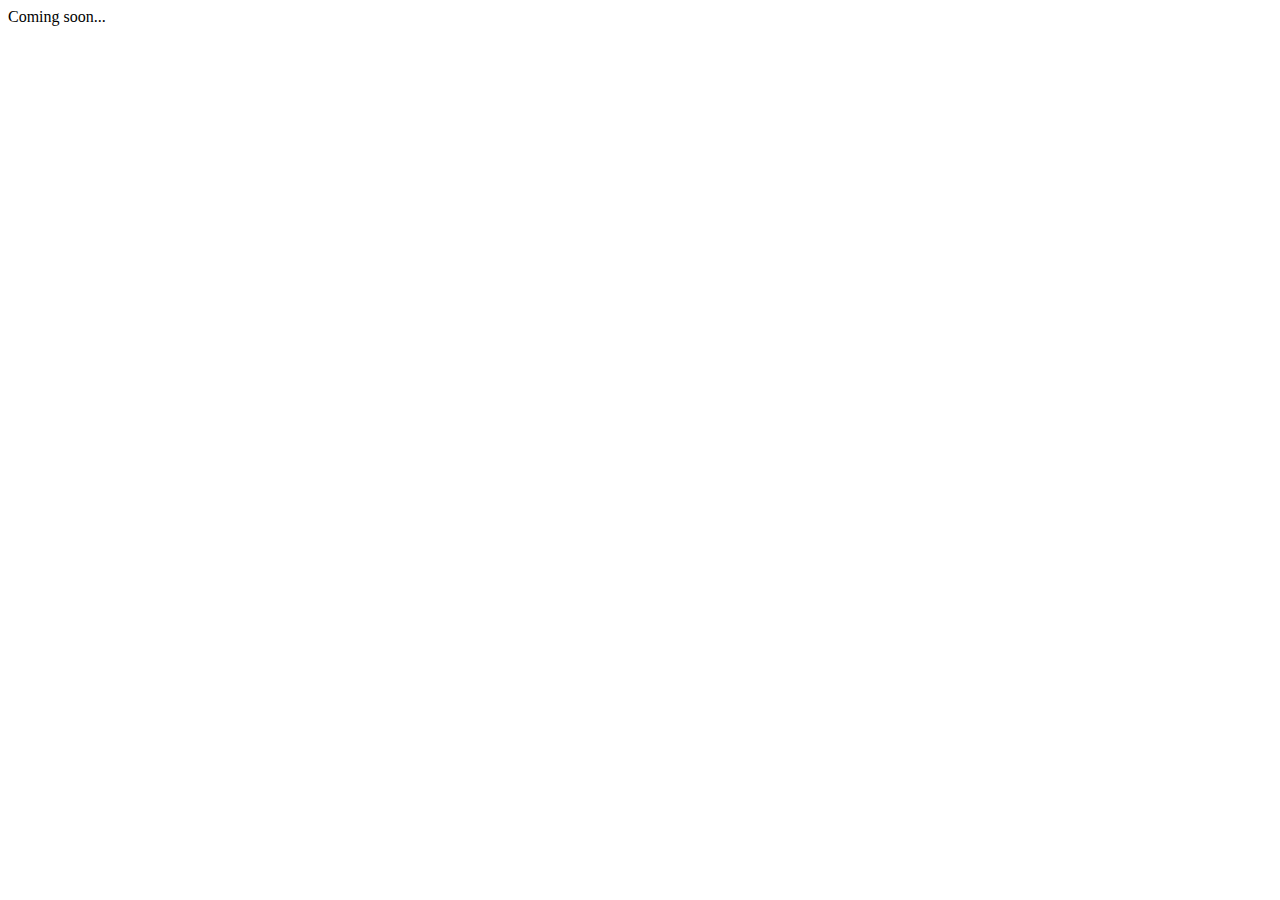
==== index.html @ f3d15c1e "Initial import." ====
<!DOCTYPE html>
<html lang="en">
<head>
	<meta charset="utf-8">
	<meta name="author" content="Ali Şerik">
  	<meta name="email" content="a.serik@live.nl">
  	<title>Ali Şerik</title>
</head>
<body>
Coming soon...
</body>
</html>
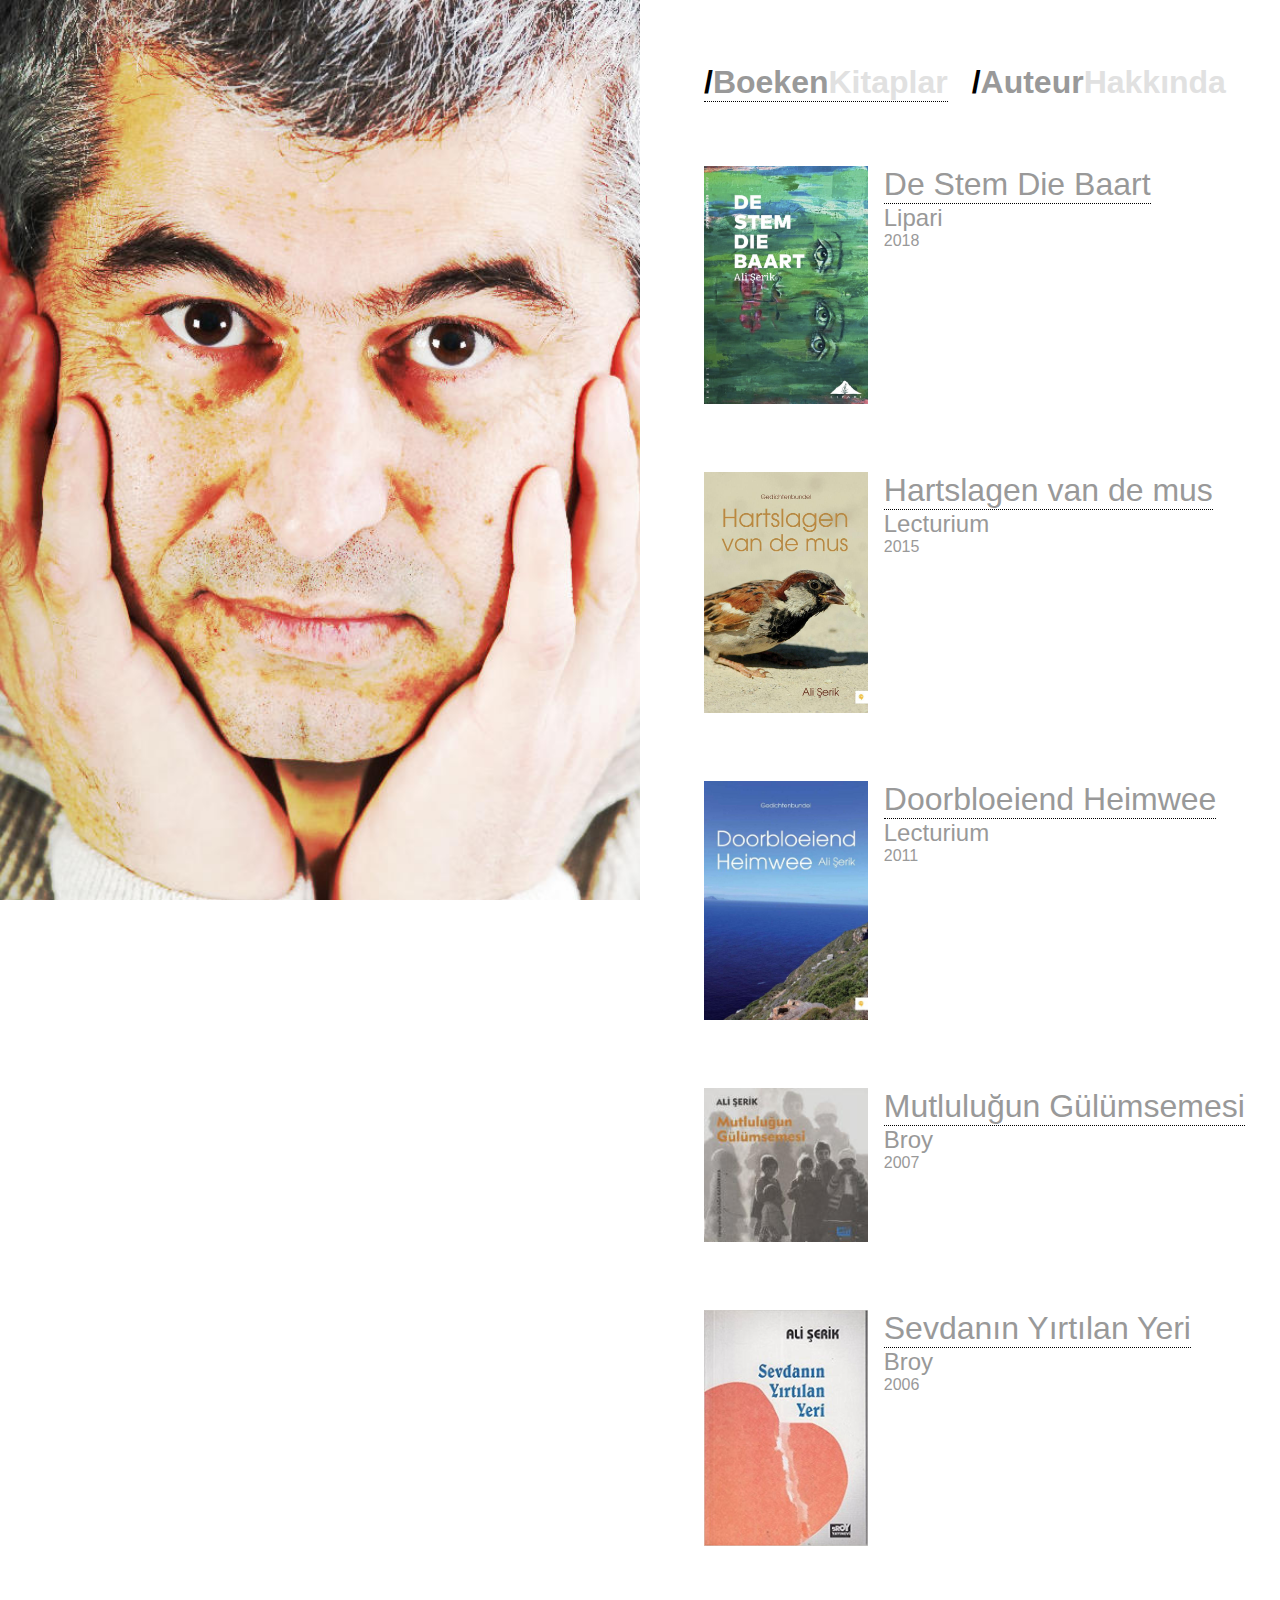
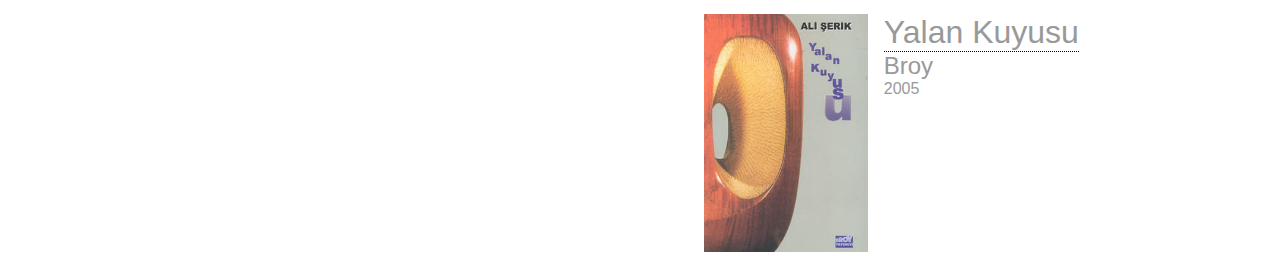
==== commit 75648b3a: "Added some content." ====
--- a/index.html
+++ b/index.html
@@ -3,10 +3,78 @@
 <head>
 	<meta charset="utf-8">
 	<meta name="author" content="Ali Şerik">
-  	<meta name="email" content="a.serik@live.nl">
+  	<meta name="email" content="info@aliserik.com">
   	<title>Ali Şerik</title>
+  	<link rel="stylesheet" href="/styles.css">
 </head>
 <body>
-Coming soon...
+
+<div id="sidebar" style="background: url('/img/ali-serik-by-hans-erkelens.jpg') no-repeat top left; background-size: cover"></div>
+
+<div id="content">
+
+	<nav id="menu">
+		<ul>
+			<li class="active"><span class="nl">Boeken</span><span class="tr">Kitaplar</span></li>
+			<li><a href="/auteur/"><span class="nl">Auteur</span><span class="tr">Hakkında</span></a></li>
+		</ul>
+	</nav>
+
+	<div class="book">
+		<a class="cover" href="/boeken/2018-de-stem-die-baart/"><img src="/boeken/2018-de-stem-die-baart/cover.jpg"/></a>
+		<div>
+			<a class="title" href="/boeken/2018-de-stem-die-baart/">De Stem Die Baart</a>
+			<span class="publisher">Lipari</span>
+			<span class="year">2018</span>
+		</div>
+	</div>
+
+	<div class="book">
+		<a class="cover" href="/boeken/2015-hartslagen-van-de-mus/"><img src="/boeken/2015-hartslagen-van-de-mus/cover.jpg"/></a>
+		<div>
+			<a class="title" href="/boeken/2015-hartslagen-van-de-mus/">Hartslagen van de mus</a>
+			<span class="publisher">Lecturium</span>
+			<span class="year">2015</span>
+		</div>
+	</div>
+
+	<div class="book">
+		<a class="cover" href="/boeken/2011-doorbloeiend-heimwee/"><img src="/boeken/2011-doorbloeiend-heimwee/cover.jpg"/></a>
+		<div>
+			<a class="title" href="/boeken/2011-doorbloeiend-heimwee/">Doorbloeiend Heimwee</a>
+			<span class="publisher">Lecturium</span>
+			<span class="year">2011</span>
+		</div>
+	</div>
+
+	<div class="book">
+		<a class="cover" href="/boeken/2007-mutlulugun-gulumsemesi/"><img src="/boeken/2007-mutlulugun-gulumsemesi/cover.jpg"/></a>
+		<div>
+			<a class="title" href="/boeken/2007-mutlulugun-gulumsemesi/">Mutluluğun Gülümsemesi</a>
+			<span class="publisher">Broy</span>
+			<span class="year">2007</span>
+		</div>
+	</div>
+
+	<div class="book">
+		<a class="cover" href="/boeken/2006-sevdanin-yirtilan-yeri/"><img src="/boeken/2006-sevdanin-yirtilan-yeri/cover.jpg"/></a>
+		<div>
+			<a class="title" href="/boeken/2006-sevdanin-yirtilan-yeri/">Sevdanın Yırtılan Yeri</a>
+			<span class="publisher">Broy</span>
+			<span class="year">2006</span>
+		</div>
+	</div>
+
+	<div class="book">
+		<a class="cover" href="/boeken/2005-yalan-kuyusu/"><img src="/boeken/2005-yalan-kuyusu/cover.jpg"/></a>
+		<div>
+			<a class="title" href="/boeken/2005-yalan-kuyusu/">Yalan Kuyusu</a>
+			<span class="publisher">Broy</span>
+			<span class="year">2005</span>
+		</div>
+	</div>
+
+</div>
+
 </body>
 </html>
--- a/styles.css
+++ b/styles.css
@@ -0,0 +1,97 @@
+html {
+  height: 100%;
+}
+
+body {
+  height: 100%;
+  display: flex;
+  margin: 0;
+}
+
+#sidebar {
+  width: 50%;
+  flex-shrink: 0;
+}
+
+#content {
+  flex-grow: 1;
+  padding: 4rem;
+}
+
+@font-face {
+	font-family: "Open Sans";
+	src: url("OpenSans-Regular.ttf");
+}
+
+#menu {
+	font-size: 2rem;
+	font-weight: 800;
+	font-family: "Helvetica Neue", Helvetica, Arial, sans-serif;
+}
+
+#menu ul {
+	margin: 0;
+  	padding: 0;
+	list-style-type: none;
+  	display: flex;
+}
+
+#menu li {
+	margin-right: 1.5rem;
+}
+
+#menu li:before {
+  content: "/";
+}
+
+#menu .nl {
+	color: #999999;
+}
+
+#menu .tr {
+	color: #e1e1e1;
+	margin-left: 0;
+}
+
+#menu .active {
+	border-bottom: 1px dotted #000;
+}
+
+#menu a {
+	text-decoration: none;
+}
+
+.book {
+	margin-top: 4rem;
+	display: flex;
+}
+
+.book .cover {
+	width: 30%;
+	margin-right: 1rem;
+}
+
+.book .cover img {
+	width: 100%;
+}
+
+.book span, .book a {
+	display: block;
+	color: #999999;
+	font-size: 1rem;
+	font-family: "Helvetica Neue", Helvetica, Arial, sans-serif;
+}
+
+.book .title {
+	text-decoration: none;
+	border-bottom: 1px dotted #000;
+	font-size: 2rem;
+}
+
+.book .publisher {
+	font-size: 1.5rem;
+}
+
+.book .year {
+	font-size: 1rem;
+}
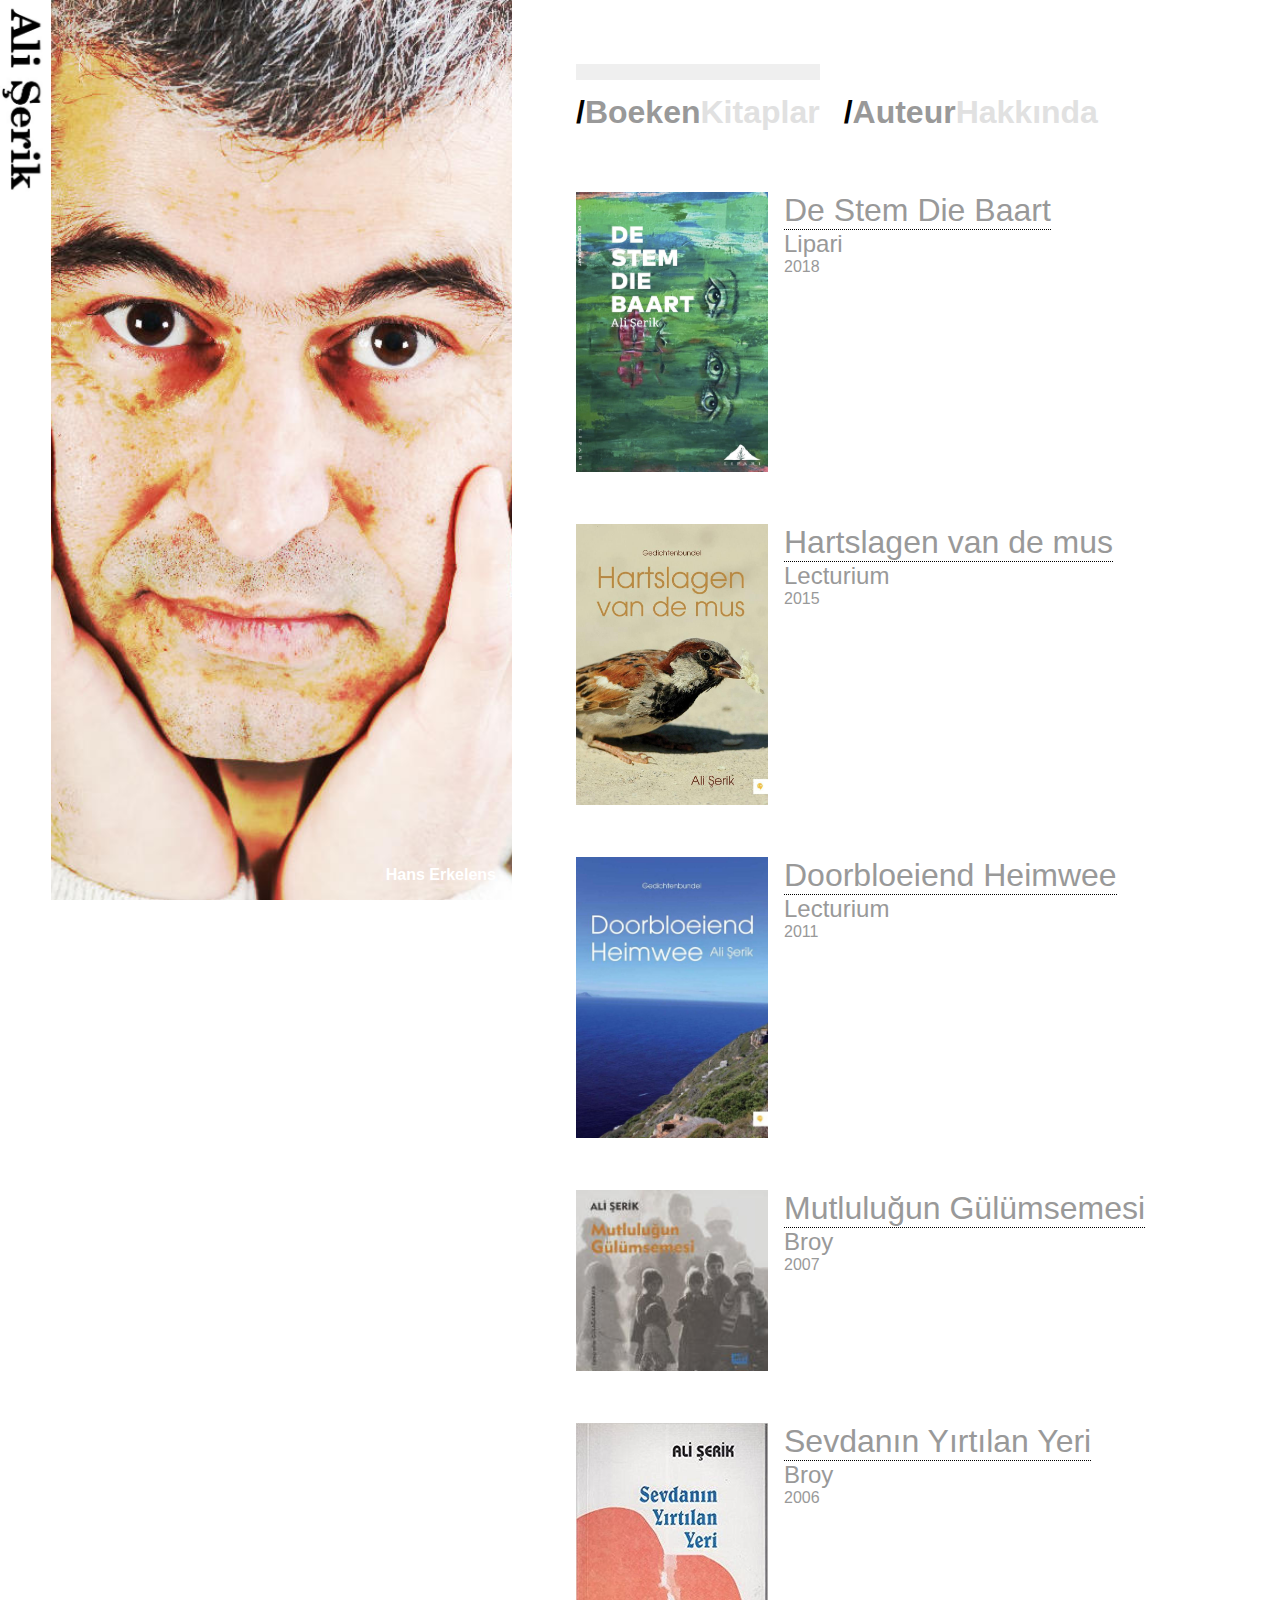
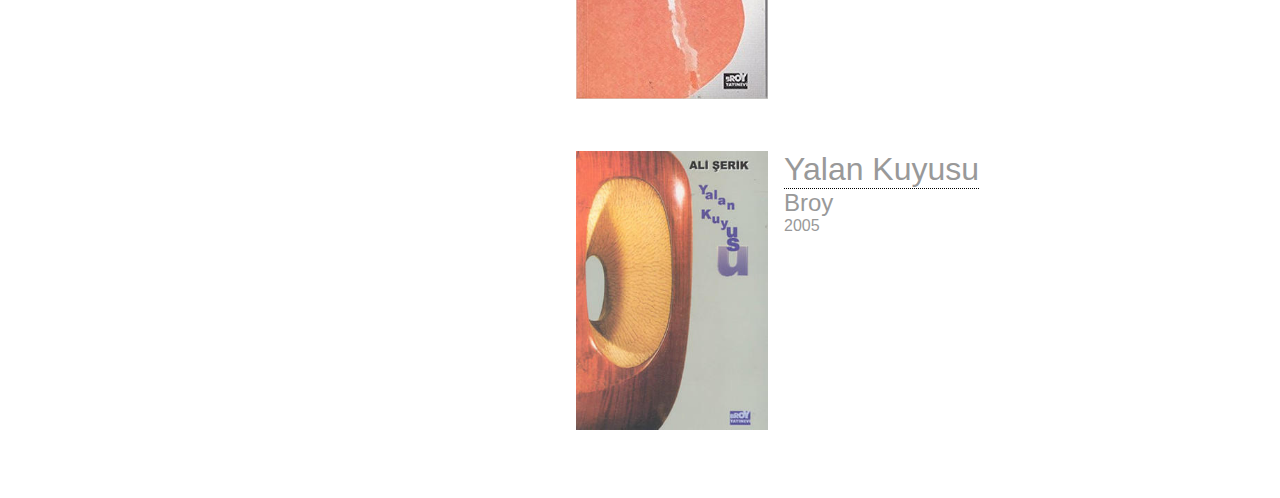
==== commit 0010fe42: "Add the complete content." ====
--- a/index.html
+++ b/index.html
@@ -4,19 +4,61 @@
 	<meta charset="utf-8">
 	<meta name="author" content="Ali Şerik">
   	<meta name="email" content="info@aliserik.com">
-  	<title>Ali Şerik</title>
+  	<title>Ali Şerik / Boeken (Kitaplar)</title>
   	<link rel="stylesheet" href="/styles.css">
+  	<style type="text/css">
+
+		.book {
+			margin-top: 3rem;
+			display: flex;
+		}
+
+		.book .cover {
+			width: 30%;
+			margin-right: 1rem;
+		}
+
+		.book .cover img {
+			width: 100%;
+		}
+
+		.book span, .book a {
+			display: block;
+			color: #999999;
+			font-size: 1rem;
+			border-bottom: none;
+		}
+
+		.book .title {
+			text-decoration: none;
+			border-bottom: 1px dotted #000;
+			font-size: 2rem;
+		}
+
+		.book .publisher {
+			font-size: 1.5rem;
+		}
+
+		.book .year {
+			font-size: 1rem;
+		}
+
+  	</style>
 </head>
 <body>
 
-<div id="sidebar" style="background: url('/img/ali-serik-by-hans-erkelens.jpg') no-repeat top left; background-size: cover"></div>
+<div id="sidebar"></div>
+
+<div id="midbar" style="background: url('/img/ali-serik-by-hans-erkelens.jpg') no-repeat top left; background-size: cover; background-position: center;">
+	<div class="photographer">Hans Erkelens</div>
+</div>
 
 <div id="content">
 
 	<nav id="menu">
 		<ul>
 			<li class="active"><span class="nl">Boeken</span><span class="tr">Kitaplar</span></li>
-			<li><a href="/auteur/"><span class="nl">Auteur</span><span class="tr">Hakkında</span></a></li>
+			<li class="inactive"><a href="/auteur/"><span class="nl">Auteur</span><span class="tr">Hakkında</span></a></li>
 		</ul>
 	</nav>
 
--- a/styles.css
+++ b/styles.css
@@ -1,47 +1,84 @@
 html {
-  height: 100%;
+	height: 100%;
+	box-sizing: border-box;
+}
+
+*, *:before, *:after {
+	box-sizing: inherit;
+	font-family: "Helvetica Neue", Helvetica, Arial, sans-serif;
+}
+
+a {
+	text-decoration: none;
+	color: inherit;
+	border-bottom: 1px dotted #000;
 }
 
 body {
-  height: 100%;
-  display: flex;
-  margin: 0;
+	height: 100%;
+	display: flex;
+	margin: 0;
 }
 
 #sidebar {
-  width: 50%;
-  flex-shrink: 0;
+	width: 4%;
+	height: 100vh;
+	flex-shrink: 0;
+	position: fixed;
+	top: 0;
+	left: 0;
+	background-image: url("/img/ali-serik-vtext.jpg");
+	background-size: contain;
+	background-repeat: no-repeat;
+}
+
+#midbar {
+	width: 36%;
+	height: 100vh;
+	flex-shrink: 0;
+	position: fixed;
+	top: 0;
+	left: 4%;
+}
+
+#midbar .photographer {
+	position: absolute;
+	bottom: 0;
+	right: 0;
+	font-size: 1rem;
+	font-weight: 800;
+	color: #fff;
+	padding: 1rem;
 }
 
 #content {
-  flex-grow: 1;
-  padding: 4rem;
-}
-
-@font-face {
-	font-family: "Open Sans";
-	src: url("OpenSans-Regular.ttf");
+	flex-grow: 1;
+	padding: 4rem;
+	position: absolute;
+	left: 40%;
+	width: 60%;
 }
 
 #menu {
 	font-size: 2rem;
 	font-weight: 800;
-	font-family: "Helvetica Neue", Helvetica, Arial, sans-serif;
 }
 
 #menu ul {
 	margin: 0;
-  	padding: 0;
+	padding: 0;
 	list-style-type: none;
-  	display: flex;
+	display: flex;
+	flex-wrap: wrap;
 }
 
 #menu li {
+	line-height: 4rem;
 	margin-right: 1.5rem;
 }
 
 #menu li:before {
-  content: "/";
+	content: "/";
 }
 
 #menu .nl {
@@ -54,44 +91,33 @@
 }
 
 #menu .active {
-	border-bottom: 1px dotted #000;
+	border-top: 16px solid #efefef;
+}
+
+#menu .inactive {
+	border-top: 16px solid #fff;
 }
 
 #menu a {
-	text-decoration: none;
+	border-bottom: none;
 }
 
-.book {
-	margin-top: 4rem;
-	display: flex;
+h1 {
+	margin-top: 3rem;
+	margin-bottom: 1rem;
+	font-size: 2rem;
+	font-weight: 800;
 }
 
-.book .cover {
-	width: 30%;
-	margin-right: 1rem;
+h1 .nl {
+	color: #999999;
 }
 
-.book .cover img {
-	width: 100%;
+h1 .tr {
+	color: #e1e1e1;
+	margin-left: 0;
 }
 
-.book span, .book a {
-	display: block;
-	color: #999999;
-	font-size: 1rem;
-	font-family: "Helvetica Neue", Helvetica, Arial, sans-serif;
+h1:before {
+	content: "/";
 }
-
-.book .title {
-	text-decoration: none;
-	border-bottom: 1px dotted #000;
-	font-size: 2rem;
-}
-
-.book .publisher {
-	font-size: 1.5rem;
-}
-
-.book .year {
-	font-size: 1rem;
-}
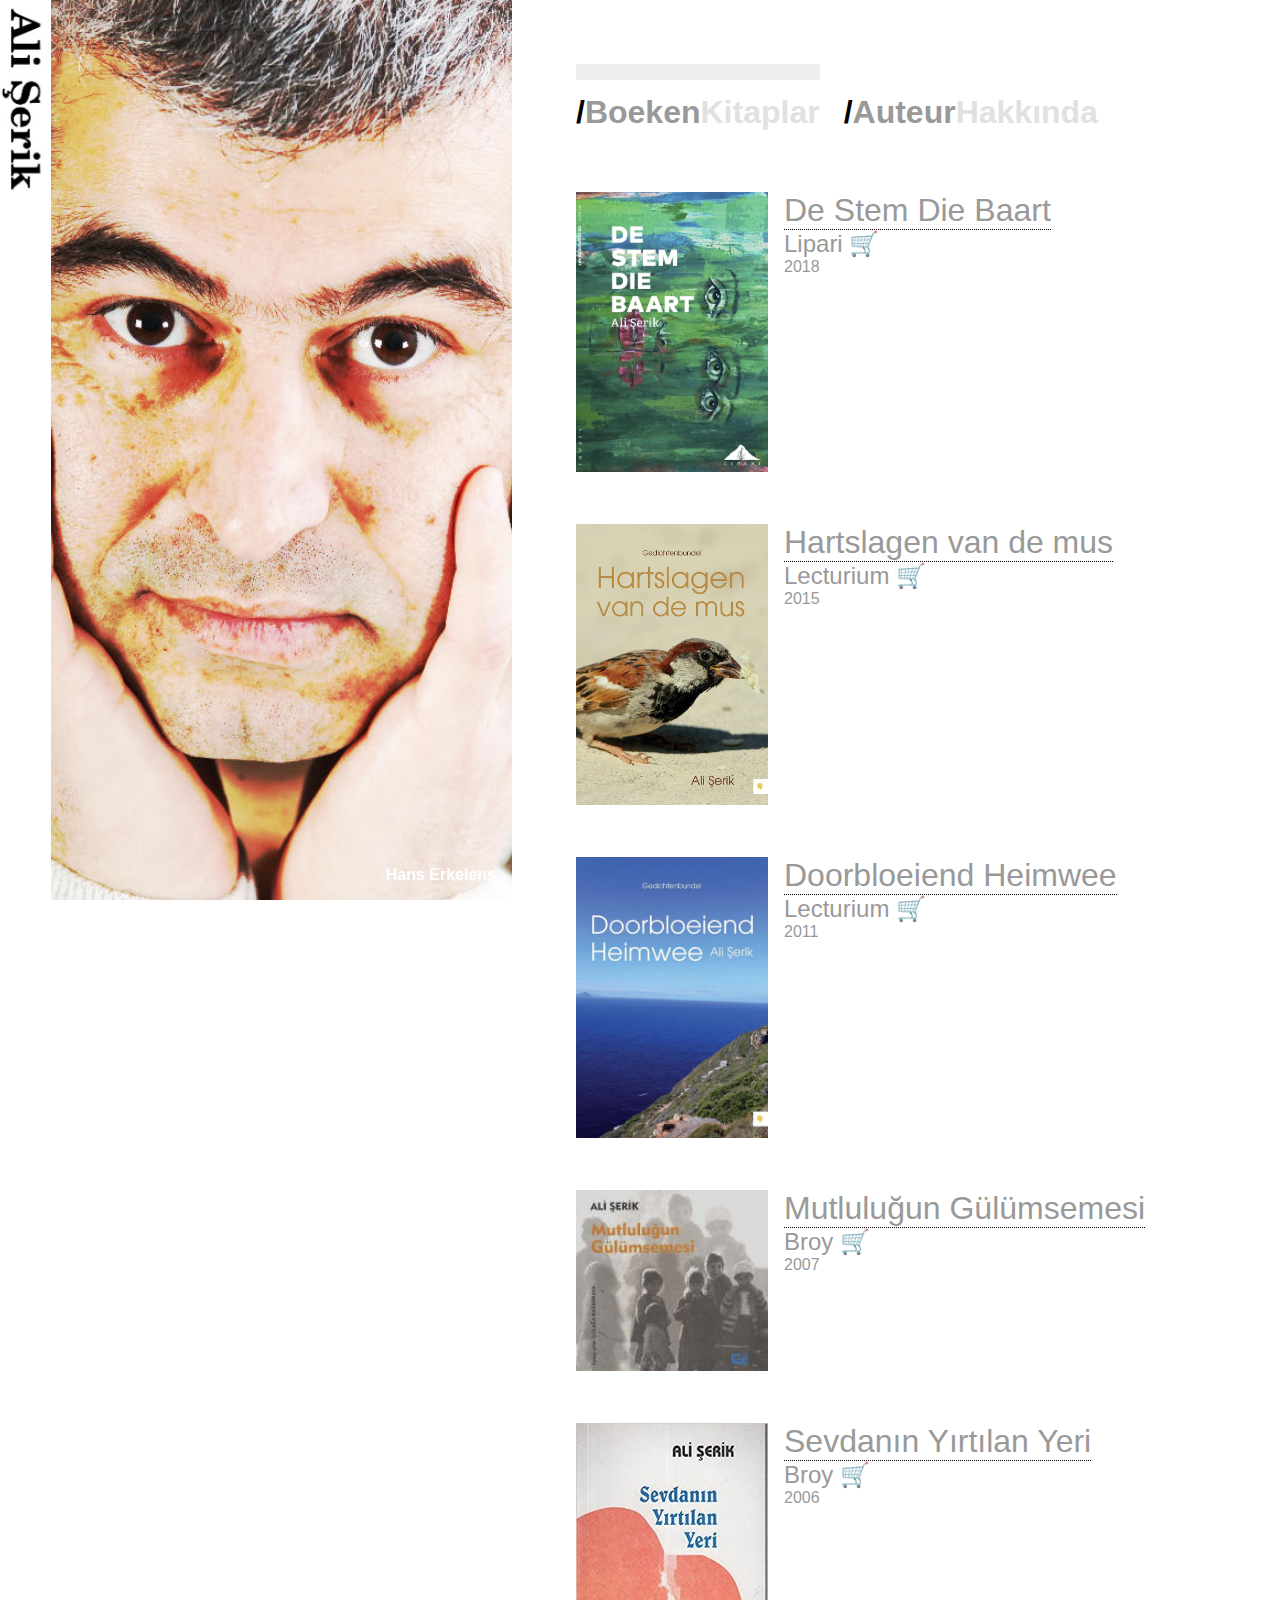
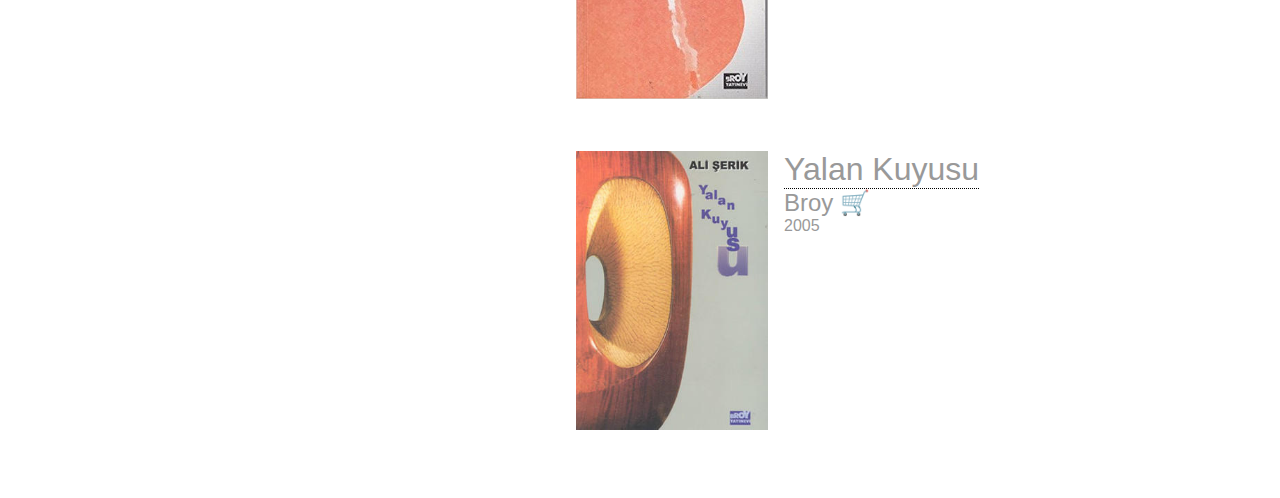
==== commit b80ed3c3: "Add book title, publisher, year info to book pages as well." ====
--- a/index.html
+++ b/index.html
@@ -66,7 +66,7 @@
 		<a class="cover" href="/boeken/2018-de-stem-die-baart/"><img src="/boeken/2018-de-stem-die-baart/cover.jpg"/></a>
 		<div>
 			<a class="title" href="/boeken/2018-de-stem-die-baart/">De Stem Die Baart</a>
-			<span class="publisher">Lipari</span>
+			<a class="publisher" href="https://lipari.nl/shop#!/Stem-die-baart/p/125147616/category=0">Lipari 🛒</a>
 			<span class="year">2018</span>
 		</div>
 	</div>
@@ -75,7 +75,7 @@
 		<a class="cover" href="/boeken/2015-hartslagen-van-de-mus/"><img src="/boeken/2015-hartslagen-van-de-mus/cover.jpg"/></a>
 		<div>
 			<a class="title" href="/boeken/2015-hartslagen-van-de-mus/">Hartslagen van de mus</a>
-			<span class="publisher">Lecturium</span>
+			<a class="publisher" href="https://shop.lecturium.nl/boek/8044/hartslagen-van-de-mus">Lecturium 🛒</a>
 			<span class="year">2015</span>
 		</div>
 	</div>
@@ -84,7 +84,7 @@
 		<a class="cover" href="/boeken/2011-doorbloeiend-heimwee/"><img src="/boeken/2011-doorbloeiend-heimwee/cover.jpg"/></a>
 		<div>
 			<a class="title" href="/boeken/2011-doorbloeiend-heimwee/">Doorbloeiend Heimwee</a>
-			<span class="publisher">Lecturium</span>
+			<a class="publisher" href="https://shop.lecturium.nl/boek/6722/Doorbloeiend%20Heimwee">Lecturium 🛒</a>
 			<span class="year">2011</span>
 		</div>
 	</div>
@@ -93,7 +93,7 @@
 		<a class="cover" href="/boeken/2007-mutlulugun-gulumsemesi/"><img src="/boeken/2007-mutlulugun-gulumsemesi/cover.jpg"/></a>
 		<div>
 			<a class="title" href="/boeken/2007-mutlulugun-gulumsemesi/">Mutluluğun Gülümsemesi</a>
-			<span class="publisher">Broy</span>
+			<a class="publisher" href="https://www.odakitap.com/mutlulugun-gulumsemesi-ali-serik/3990000099781">Broy 🛒</a>
 			<span class="year">2007</span>
 		</div>
 	</div>
@@ -102,7 +102,7 @@
 		<a class="cover" href="/boeken/2006-sevdanin-yirtilan-yeri/"><img src="/boeken/2006-sevdanin-yirtilan-yeri/cover.jpg"/></a>
 		<div>
 			<a class="title" href="/boeken/2006-sevdanin-yirtilan-yeri/">Sevdanın Yırtılan Yeri</a>
-			<span class="publisher">Broy</span>
+			<a class="publisher" href="https://www.odakitap.com/sevdanin-yirtilan-yeri-ali-serik/9789733980636">Broy 🛒</a>
 			<span class="year">2006</span>
 		</div>
 	</div>
@@ -111,7 +111,7 @@
 		<a class="cover" href="/boeken/2005-yalan-kuyusu/"><img src="/boeken/2005-yalan-kuyusu/cover.jpg"/></a>
 		<div>
 			<a class="title" href="/boeken/2005-yalan-kuyusu/">Yalan Kuyusu</a>
-			<span class="publisher">Broy</span>
+			<a class="publisher" href="https://www.odakitap.com/yalan-kuyusu-ali-serik/3990000002446">Broy 🛒</a>
 			<span class="year">2005</span>
 		</div>
 	</div>
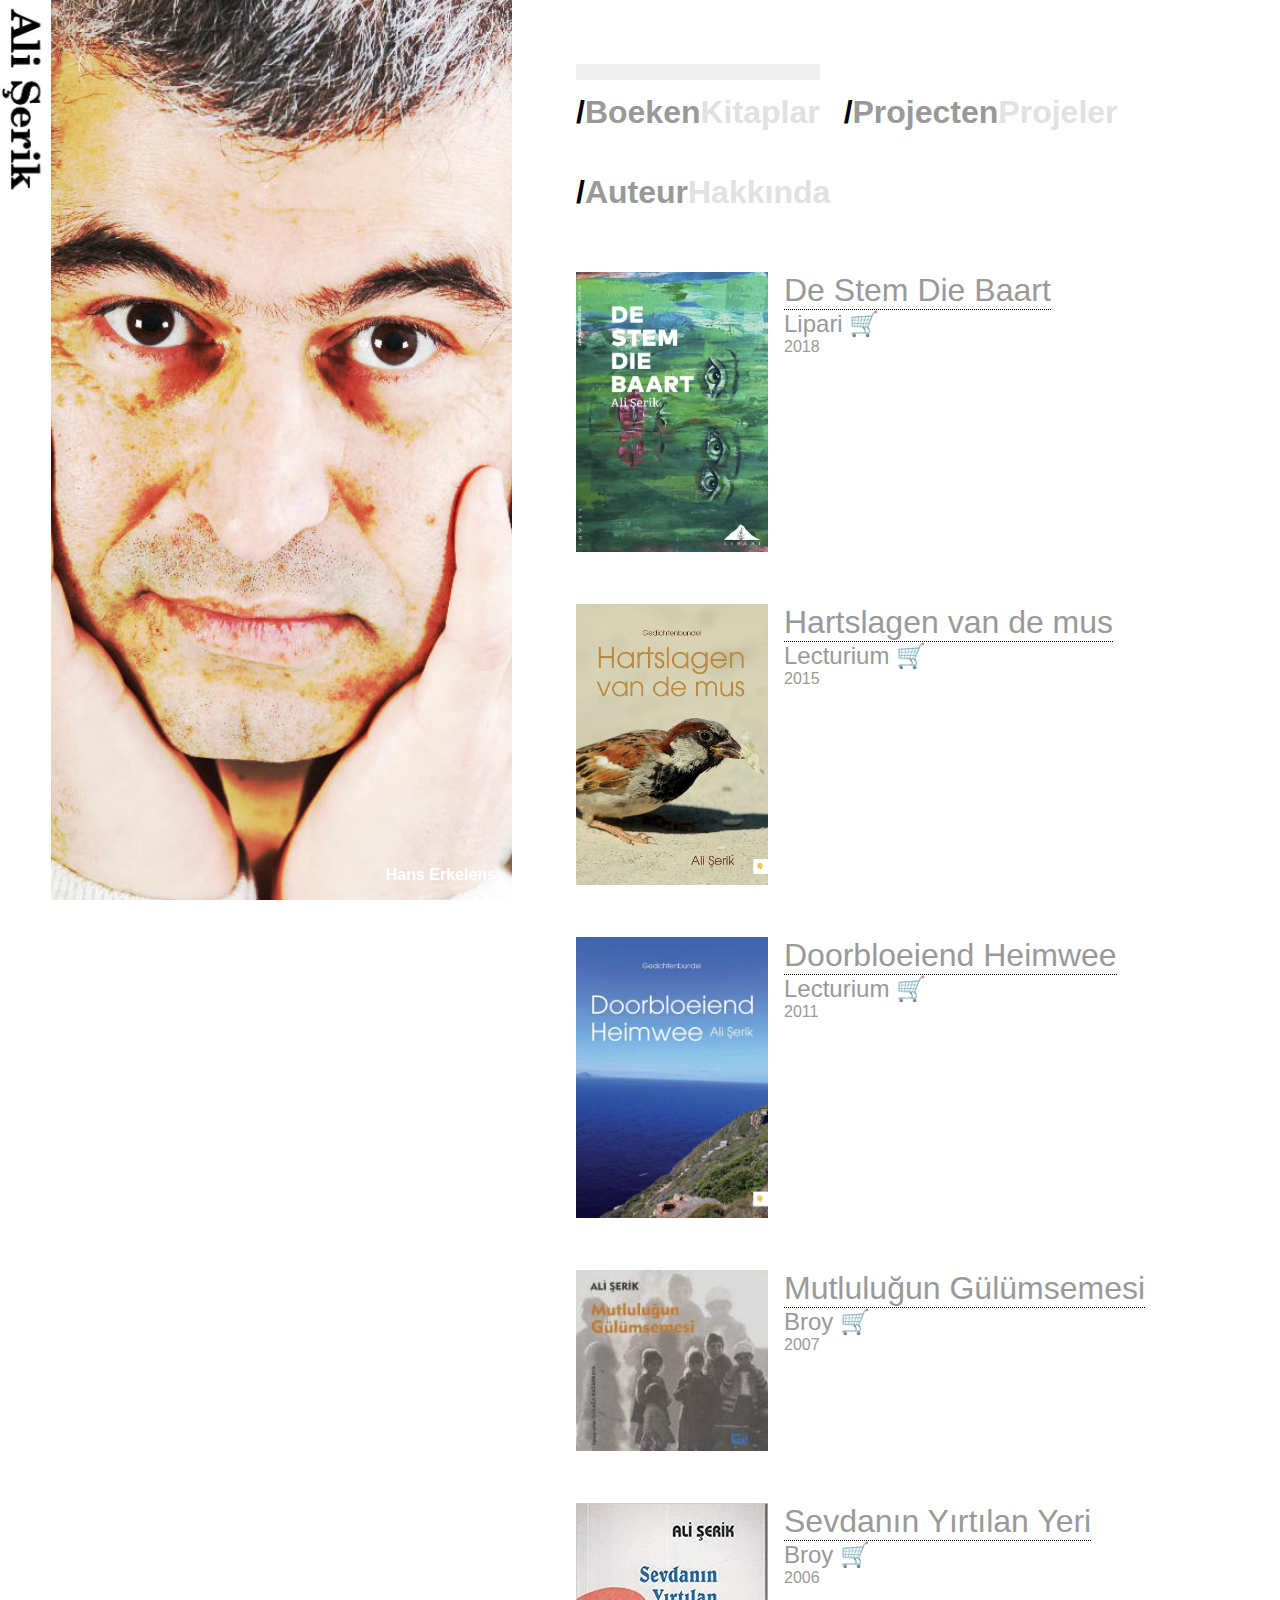
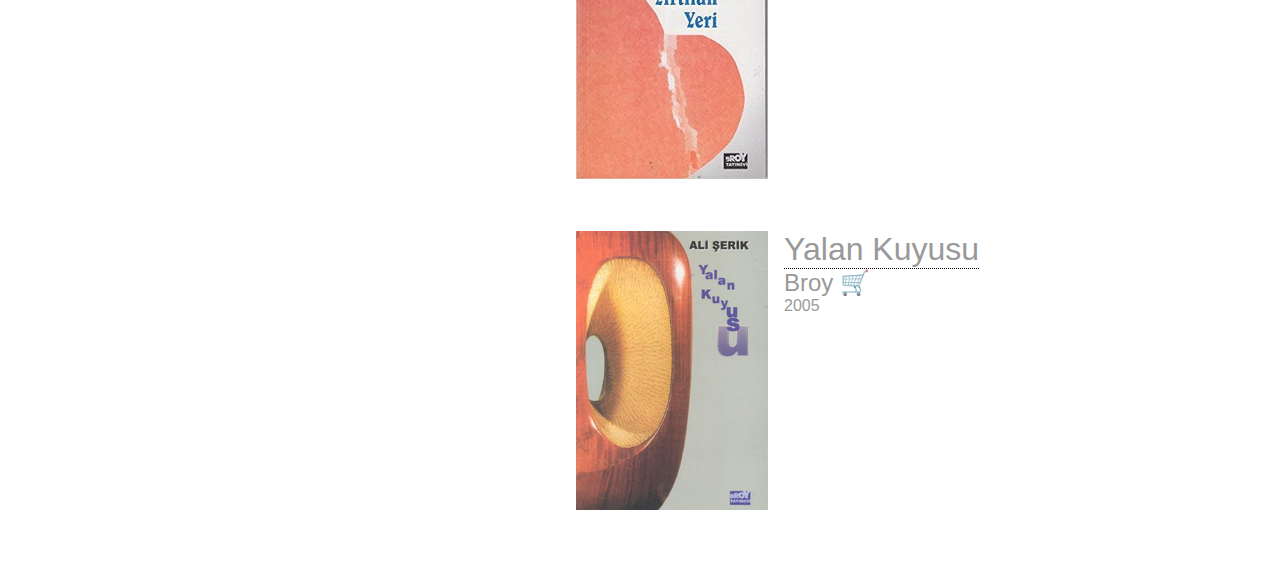
==== commit 6eb76695: "Add projects page." ====
--- a/index.html
+++ b/index.html
@@ -58,6 +58,7 @@
 	<nav id="menu">
 		<ul>
 			<li class="active"><span class="nl">Boeken</span><span class="tr">Kitaplar</span></li>
+			<li class="inactive"><a href="/projecten/"><span class="nl">Projecten</span><span class="tr">Projeler</span></a></li>
 			<li class="inactive"><a href="/auteur/"><span class="nl">Auteur</span><span class="tr">Hakkında</span></a></li>
 		</ul>
 	</nav>
